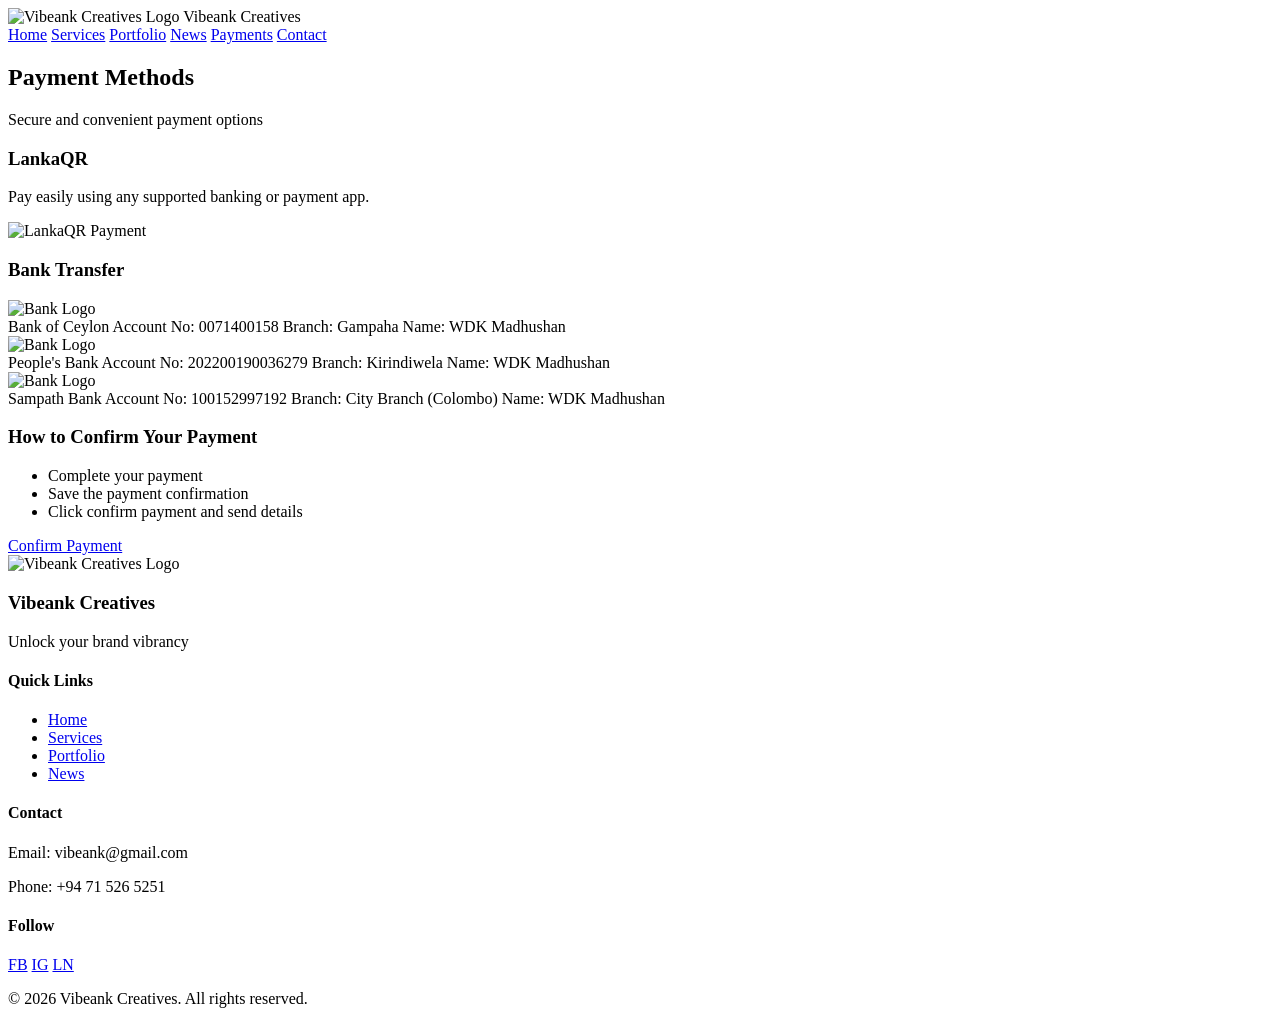
==== payment.html @ 22083842 "Add files via upload" ====
<head>
  <meta charset="UTF-8" />
  <meta name="viewport" content="width=device-width, initial-scale=1.0" />

  <title>Payment Methods | Vibeank Creatives</title>

  <!-- Google Font -->
  <link href="https://fonts.googleapis.com/css2?family=Jost:wght@300;400;500;600;700&display=swap" rel="stylesheet">

  <link rel="stylesheet" href="assets/css/style.css">
  <script src="assets/js/main.js" defer></script>
</head>
<body>
    <!-- NAVBAR -->
    <header class="navbar">
        <div class="nav-container">
            <div class="nav-brand">
                <img src="assets/images/logo.png" alt="Vibeank Creatives Logo">
                <span>Vibeank Creatives</span>
            </div>

            <nav class="nav-links">
                <a href="index.html#home">Home</a>
                <a href="index.html#services">Services</a>
                <a href="index.html#portfolio">Portfolio</a>
                <a href="index.html#news">News</a>
                <a href="payment.html">Payments</a>
                <a href="index.html#contact">Contact</a>
            </nav>
        </div>
    </header>
    <main class="page-main">
        <!-- PAYMENT SECTION -->
        <section id="payment" class="page-section payment-section">
            <div class="container">
                <div class="section-header">
                <h2 class="section-title">
                    Payment <span class="gradient-text">Methods</span>
                </h2>
                <p class="section-subtitle">Secure and convenient payment options</p>
                </div>

                <div class="payment-grid">

                <!-- LANKAQR -->
                <div class="payment-card">
                    <h3 class="payment-title">LankaQR</h3>
                    <p class="payment-desc">
                    Pay easily using any supported banking or payment app.
                    </p>

                    <div class="qr-image-wrapper">
                    <!-- Replace src with your QR image -->
                    <img src="assets/images/lankaqr.jpg" alt="LankaQR Payment">
                    </div>
                </div>

                <!-- BANK TRANSFER -->
                <div class="payment-card">
                    <h3 class="payment-title">Bank Transfer</h3>

                    <div class="bank-list">

                    <!-- BANK ITEM -->
                    <div class="bank-item">
                        <img src="assets/images/boc.svg" alt="Bank Logo" class="bank-logo">
                        <div class="bank-info">
                        <span class="bank-name">Bank of Ceylon</span>
                        <span class="bank-account">Account No: 0071400158</span>
                        <span class="bank-meta">Branch: Gampaha</span>
                        <span class="bank-meta">Name: WDK Madhushan</span>
                        </div>
                    </div>

                    <!-- BANK ITEM -->
                    <div class="bank-item">
                        <img src="assets/images/people's.png" alt="Bank Logo" class="bank-logo">
                        <div class="bank-info">
                        <span class="bank-name">People's Bank</span>
                        <span class="bank-account">Account No: 202200190036279</span>
                        <span class="bank-meta">Branch: Kirindiwela</span>
                        <span class="bank-meta">Name: WDK Madhushan</span>
                        </div>
                    </div>

                    <!-- BANK ITEM -->
                    <div class="bank-item">
                        <img src="assets/images/sampath.png" alt="Bank Logo" class="bank-logo">
                        <div class="bank-info">
                        <span class="bank-name">Sampath Bank</span>
                        <span class="bank-account">Account No: 100152997192</span>
                        <span class="bank-meta">Branch: City Branch (Colombo)</span>
                        <span class="bank-meta">Name: WDK Madhushan</span>
                        </div>
                    </div>

                    </div>
                </div>
                </div>

                <!-- CONFIRM PAYMENT -->
                <div class="payment-confirm">
                <h3>How to Confirm Your Payment</h3>
                <ul>
                    <li>Complete your payment</li>
                    <li>Save the payment confirmation</li>
                    <li>Click confirm payment and send details</li>
                </ul>

                <a href="https://wa.me/94715265251" target="_blank" class="btn-primary">
                    Confirm Payment
                </a>
                </div>

            </div>
        </section>

    </main>

    <!--Footer-->
    <footer class="site-footer" id="footer">
        <div class="footer-container">

            <!-- Brand -->
             <div class="footer-brand">
            <img src="assets/images/logo.png" alt="Vibeank Creatives Logo" class="footer-logo">
            <h3 class="footer-name">Vibeank Creatives</h3>
            <p class="footer-tagline">Unlock your brand vibrancy</p>
            </div>

            <!-- Quick Links -->
            <div class="footer-links">
            <h4>Quick Links</h4>
            <ul>
                <li><a href="#hero">Home</a></li>
                <li><a href="#services">Services</a></li>
                <li><a href="#portfolio">Portfolio</a></li>
                <li><a href="#news">News</a></li>
            </ul>
            </div>

            <!-- Contact -->
            <div class="footer-contact">
            <h4>Contact</h4>
            <p>Email: vibeank@gmail.com</p>
            <p>Phone: +94 71 526 5251</p>
            </div>

            <!-- Social -->
            <div class="footer-social">
            <h4>Follow</h4>
            <div class="social-icons">
                <a href="https://www.facebook.com/vibeank">FB</a>
                <a href="https://www.instagram.com/vibeank_creatives">IG</a>
                <a href="https://www.linkedin.com/company/vibeank">LN</a>
                <!--<a href="https://www.youtube.com/vibeank">YT</a>-->
            </div>
            </div>

        </div>

        <div class="footer-bottom">
            <p>© <span id="year"></span> Vibeank Creatives. All rights reserved.</p>
            <script>document.getElementById("year").textContent = new Date().getFullYear();</script> <!--make the year update automatically-->
        </div>
    </footer>
</body>
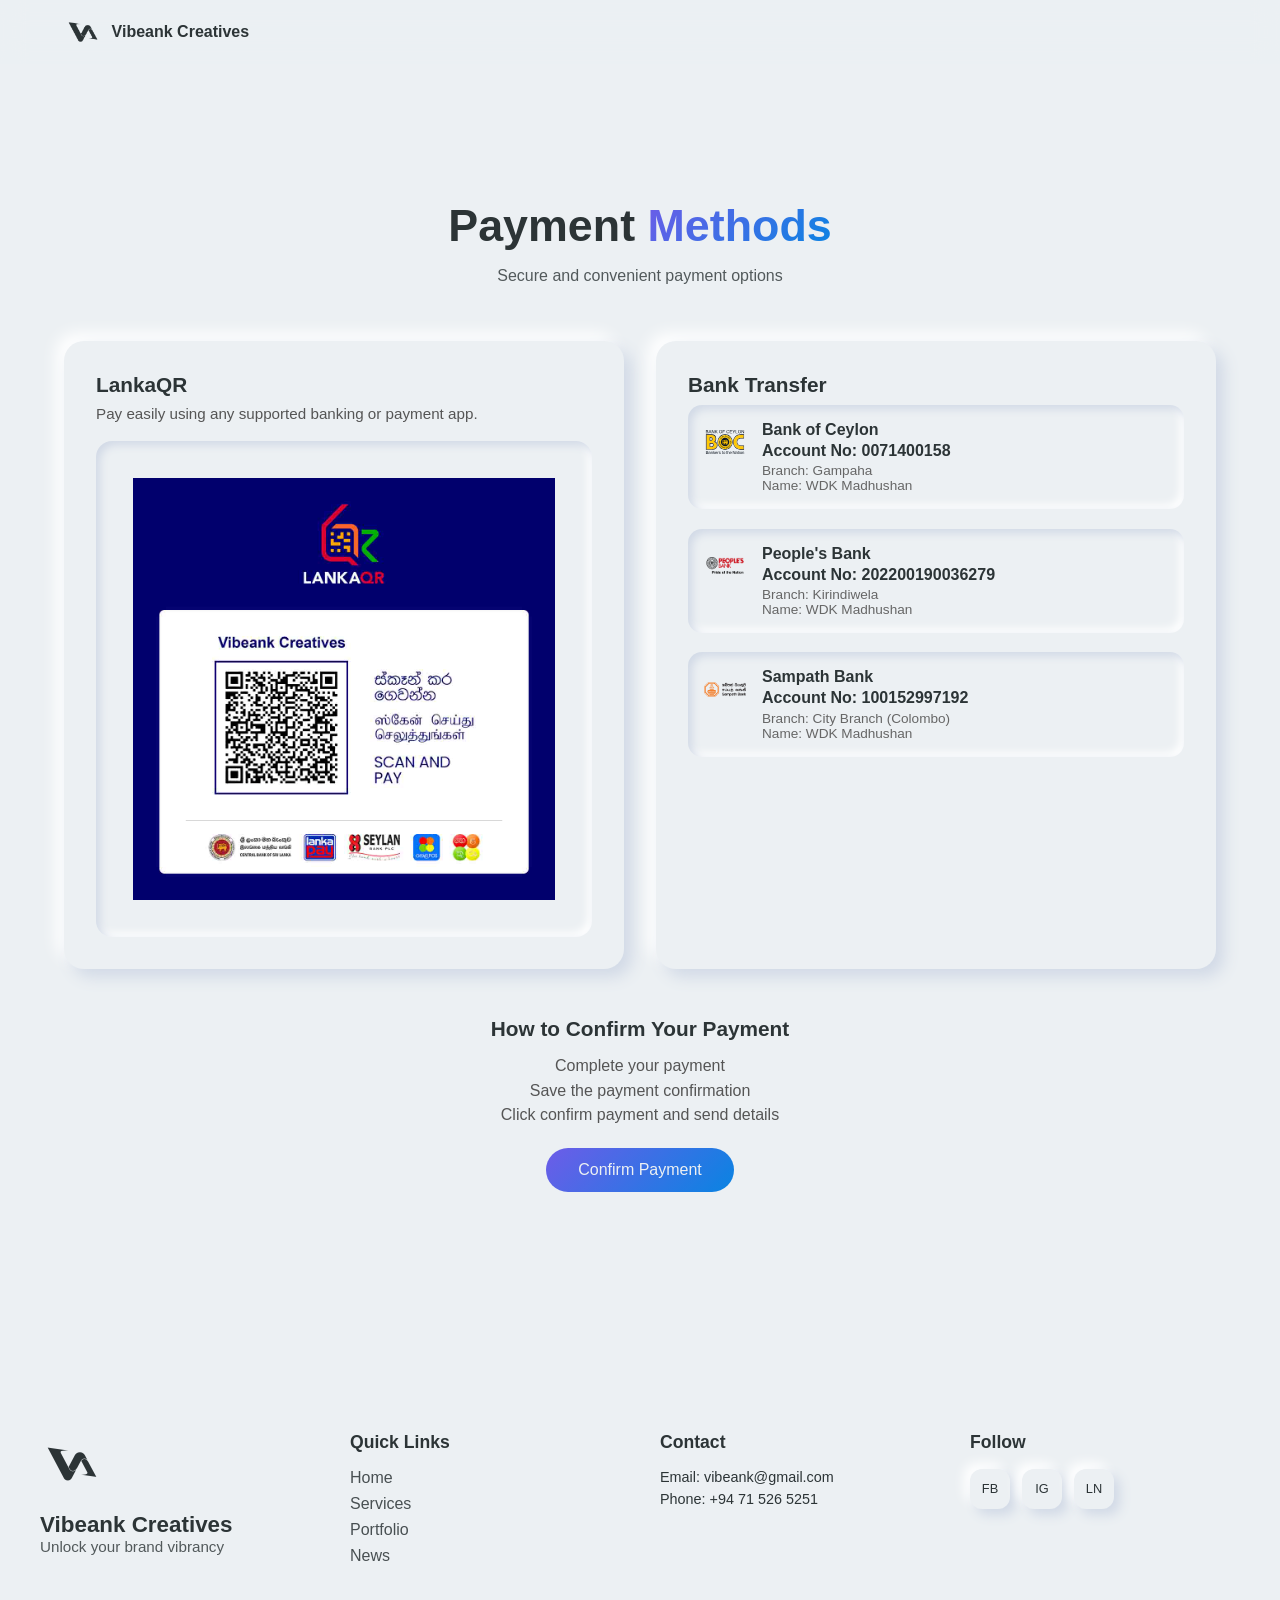
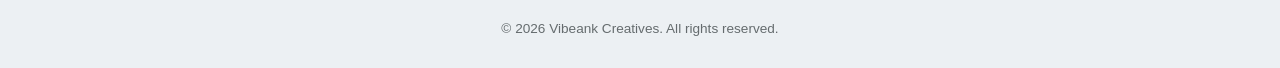
==== commit 1eef8615: "Update payment.html" ====
--- a/payment.html
+++ b/payment.html
@@ -18,15 +18,7 @@
                 <img src="assets/images/logo.png" alt="Vibeank Creatives Logo">
                 <span>Vibeank Creatives</span>
             </div>
-
-            <nav class="nav-links">
-                <a href="index.html#home">Home</a>
-                <a href="index.html#services">Services</a>
-                <a href="index.html#portfolio">Portfolio</a>
-                <a href="index.html#news">News</a>
-                <a href="payment.html">Payments</a>
-                <a href="index.html#contact">Contact</a>
-            </nav>
+          
         </div>
     </header>
     <main class="page-main">
@@ -164,4 +156,5 @@
             <script>document.getElementById("year").textContent = new Date().getFullYear();</script> <!--make the year update automatically-->
         </div>
     </footer>
-</body>+
+</body>
--- a/assets/css/style.css
+++ b/assets/css/style.css
@@ -0,0 +1,1039 @@
+:root {
+  --bg: #ecf0f3;
+  --text: #2c3436;
+  --shadow-light: #ffffff;
+  --shadow-dark: #d1d9e6;
+  --grad-1: #6d5ce8;
+  --grad-2: #0984e2;
+}
+
+* {
+  margin: 0;
+  padding: 0;
+  box-sizing: border-box;
+  font-family: 'Jost', sans-serif;
+}
+
+body {
+  background: var(--bg);
+  color: var(--text);
+}
+
+/* HERO */
+.hero {
+  min-height: 100vh;
+  display: flex;
+  align-items: center;
+  justify-content: center;
+  position: relative;
+  padding-top: 2rem;
+}
+
+.hero-content {
+  max-width: 720px;
+  padding: 2rem;
+  text-align: center;
+  position: relative;
+  z-index: 2;
+}
+
+/* Brand */
+.brand {
+  display: flex;
+  flex-direction: column;
+  align-items: center;
+  margin-bottom: 1rem;
+}
+
+.brand img {
+  max-width: 90px;
+  height: auto;
+}
+
+.brand h1 {
+  font-size: 1.2rem;
+  font-weight: 500;
+}
+
+/* Headline */
+.hero h2 {
+  font-size: 2.5rem;
+  margin: 1rem 0;
+}
+
+.gradient-text {
+  background: linear-gradient(135deg, var(--grad-1), var(--grad-2));
+  -webkit-background-clip: text;
+  -webkit-text-fill-color: transparent;
+}
+
+/* Text */
+.hero p {
+  font-size: 1rem;
+  line-height: 1.6;
+  margin-bottom: 2rem;
+}
+
+/* Buttons */
+.hero-buttons {
+  display: flex;
+  gap: 1rem;
+  justify-content: center;
+  flex-wrap: wrap;
+}
+
+.btn {
+  padding: 0.8rem 1.8rem;
+  border-radius: 12px;
+  text-decoration: none;
+  font-weight: 500;
+  transition: all 0.3s ease;
+}
+
+.btn.primary {
+  background: linear-gradient(135deg, var(--grad-1), var(--grad-2));
+  color: #fff;
+}
+
+.btn.secondary {
+  background: rgba(255, 255, 255, 0.6);
+  backdrop-filter: blur(10px);
+  box-shadow:
+    8px 8px 16px var(--shadow-dark),
+    -8px -8px 16px var(--shadow-light);
+  color: var(--text);
+}
+
+.btn:hover {
+  transform: translateY(-3px);
+}
+
+/* Background glow */
+.hero-bg {
+  position: absolute;
+  width: 500px;
+  height: 500px;
+  background: linear-gradient(135deg, var(--grad-1), var(--grad-2));
+  filter: blur(120px);
+  opacity: 0.25;
+  overflow: hidden;
+}
+
+/* NAVBAR */
+.navbar {
+  position: fixed;
+  top: 0;
+  width: 100%;
+  z-index: 100;
+  backdrop-filter: blur(12px);
+  background: rgba(236, 240, 243, 0.65);
+  overflow: visible;
+}
+
+.nav-container {
+  max-width: 1200px;
+  margin: auto;
+  padding: 0.8rem 1.5rem;
+  display: flex;
+  justify-content: space-between;
+  align-items: center;
+}
+
+/* Brand */
+.nav-brand {
+  display: flex;
+  align-items: center;
+  gap: 0.6rem;
+}
+
+.nav-brand img {
+  width: 38px;
+}
+
+.nav-brand span {
+  font-weight: 600;
+  font-size: 1rem;
+}
+
+/* Links */
+.nav-links {
+  display: flex;
+  gap: 1.5rem;
+}
+
+.nav-links a {
+  text-decoration: none;
+  color: var(--text);
+  font-weight: 500;
+  position: relative;
+}
+
+.nav-links a::after {
+  content: "";
+  position: absolute;
+  left: 0;
+  bottom: -4px;
+  width: 0;
+  height: 2px;
+  background: linear-gradient(135deg, var(--grad-1), var(--grad-2));
+  transition: width 0.3s ease;
+}
+
+.nav-links a:hover::after {
+  width: 100%;
+}
+
+/* Offset hero for navbar height */
+.hero {
+  padding-top: 90px;
+}
+
+.logo {
+  display: flex;
+  align-items: center;
+}
+
+.logo img {
+  height: 40px;      /* desktop */
+  width: auto;
+  display: block;
+}
+
+@media (max-width: 768px) {
+  .logo img {
+    height: 32px;
+  }
+}
+
+/* services-section */
+
+.services-section {
+  padding: 6rem 1.5rem;
+  background: var(--bg);
+}
+
+.section-header {
+  text-align: center;
+  max-width: 700px;
+  margin: 0 auto 4rem;
+}
+
+.section-header h2 {
+  font-size: clamp(2rem, 4vw, 2.8rem);
+  color: var(--text);
+  margin-bottom: 1rem;
+}
+
+.section-header p {
+  color: var(--text);
+  opacity: 0.8;
+}
+
+.gradient-text {
+  background: linear-gradient(135deg, var(--grad-1), var(--grad-2));
+  -webkit-background-clip: text;
+  -webkit-text-fill-color: transparent;
+}
+
+.services-grid {
+  display: grid;
+  grid-template-columns: 1fr;
+  gap: 2rem;
+  max-width: 1200px;
+  margin: 0 auto;
+}
+
+/* Tablet */
+@media (min-width: 600px) {
+  .services-grid {
+    grid-template-columns: repeat(2, 1fr);
+  }
+}
+
+/* Desktop */
+@media (min-width: 1024px) {
+  .services-grid {
+    grid-template-columns: repeat(3, 1fr);
+  }
+}
+
+.service-card {
+  padding: 2.2rem;
+  border-radius: 20px;
+  background: var(--bg);
+  box-shadow:
+    18px 18px 40px var(--shadow-dark),
+    -18px -18px 40px var(--shadow-light);
+  transition: all 0.35s ease;
+}
+
+.service-card h3 {
+  color: var(--text);
+  margin-bottom: 0.8rem;
+  font-size: 1.2rem;
+}
+
+.service-card p {
+  color: var(--text);
+  opacity: 0.75;
+  font-size: 0.95rem;
+  line-height: 1.6;
+}
+
+.service-card:hover {
+  transform: translateY(-8px);
+  box-shadow:
+    22px 22px 50px var(--shadow-dark),
+    -22px -22px 50px var(--shadow-light);
+}
+
+/* Secondary services look slightly softer */
+.service-card.soft {
+  opacity: 0.9;
+}
+
+/* Smooth Scroling*/
+html {
+  scroll-behavior: smooth;
+}
+
+/*portfolio section*/
+.portfolio-section {
+  padding: 6rem 1.5rem;
+  background: var(--bg);
+}
+
+.portfolio-grid {
+  display: grid;
+  grid-template-columns: 1fr;
+  gap: 2rem;
+  max-width: 1200px;
+  margin: 0 auto 3rem;
+}
+
+@media (min-width: 600px) {
+  .portfolio-grid {
+    grid-template-columns: repeat(2, 1fr);
+  }
+}
+
+@media (min-width: 1024px) {
+  .portfolio-grid {
+    grid-template-columns: repeat(3, 1fr);
+  }
+}
+
+.portfolio-card {
+  position: relative;
+  overflow: hidden;
+  border-radius: 20px;
+  background: var(--bg);
+  box-shadow:
+    18px 18px 40px var(--shadow-dark),
+    -18px -18px 40px var(--shadow-light);
+}
+
+.portfolio-card img {
+  width: 100%;
+  height: 100%;
+  object-fit: cover;
+  display: block;
+  transition: transform 0.5s ease;
+}
+
+.portfolio-card:hover img {
+  transform: scale(1.08);
+}
+
+.portfolio-overlay {
+  position: absolute;
+  inset: 0;
+  background: rgba(236, 240, 243, 0.75);
+  backdrop-filter: blur(6px);
+  display: flex;
+  align-items: center;
+  justify-content: center;
+  opacity: 0;
+  transition: opacity 0.4s ease;
+}
+
+.portfolio-card:hover .portfolio-overlay {
+  opacity: 1;
+}
+
+.portfolio-overlay h3 {
+  color: var(--text);
+  font-size: 1.1rem;
+}
+
+.portfolio-action {
+  text-align: center;
+}
+
+.btn-primary {
+  display: inline-block;
+  padding: 0.8rem 2rem;
+  border-radius: 30px;
+  color: var(--bg);
+  background: linear-gradient(135deg, var(--grad-1), var(--grad-2));
+  text-decoration: none;
+  font-weight: 500;
+  transition: transform 0.3s ease;
+}
+
+.btn-primary:hover {
+  transform: translateY(-3px);
+}
+
+/*why choose us*/
+.whyus-section {
+  padding: 6rem 1.5rem;
+  background: var(--bg);
+}
+
+.whyus-grid {
+  display: grid;
+  grid-template-columns: 1fr;
+  gap: 2rem;
+  max-width: 1200px;
+  margin: 0 auto;
+}
+
+/* Tablet */
+@media (min-width: 600px) {
+  .whyus-grid {
+    grid-template-columns: repeat(2, 1fr);
+  }
+}
+
+/* Desktop */
+@media (min-width: 1024px) {
+  .whyus-grid {
+    grid-template-columns: repeat(3, 1fr);
+  }
+}
+
+.whyus-card {
+  padding: 2.4rem 2rem;
+  border-radius: 20px;
+  background: var(--bg);
+  box-shadow:
+    18px 18px 40px var(--shadow-dark),
+    -18px -18px 40px var(--shadow-light);
+  transition: transform 0.35s ease, box-shadow 0.35s ease;
+}
+
+.whyus-card h3 {
+  color: var(--text);
+  margin-bottom: 0.8rem;
+  font-size: 1.15rem;
+}
+
+.whyus-card p {
+  color: var(--text);
+  opacity: 0.8;
+  line-height: 1.6;
+  font-size: 0.95rem;
+}
+
+.whyus-card:hover {
+  transform: translateY(-6px);
+  box-shadow:
+    22px 22px 50px var(--shadow-dark),
+    -22px -22px 50px var(--shadow-light);
+}
+
+/*STATS / LIVE COUNTER SECTION*/
+.stats-section {
+  padding: 5rem 1.5rem;
+  background: var(--bg);
+}
+
+.stats-container {
+  max-width: 1000px;
+  margin: 0 auto;
+  display: grid;
+  grid-template-columns: 1fr;
+  gap: 2rem;
+  text-align: center;
+}
+
+/* Tablet */
+@media (min-width: 600px) {
+  .stats-container {
+    grid-template-columns: repeat(3, 1fr);
+  }
+}
+
+.stat-card {
+  padding: 2.5rem 1.5rem;
+  border-radius: 20px;
+  background: var(--bg);
+  box-shadow:
+    18px 18px 40px var(--shadow-dark),
+    -18px -18px 40px var(--shadow-light);
+}
+
+.stat-number {
+  font-size: clamp(2.5rem, 5vw, 3.2rem);
+  font-weight: 600;
+  background: linear-gradient(135deg, var(--grad-1), var(--grad-2));
+  -webkit-background-clip: text;
+  -webkit-text-fill-color: transparent;
+  margin-bottom: 0.5rem;
+}
+
+.stat-card p {
+  color: var(--text);
+  opacity: 0.8;
+  font-size: 0.95rem;
+}
+
+/*FOOTER*/
+.site-footer {
+  background: var(--bg);
+  padding: 4rem 1.5rem 2rem;
+  margin-top: 6rem;
+}
+
+.footer-container {
+  max-width: 1200px;
+  margin: 0 auto;
+
+  display: grid;
+  grid-template-columns: repeat(auto-fit, minmax(220px, 1fr));
+  gap: 2.5rem;
+}
+
+/* Brand */
+.footer-brand {
+  text-align: left;
+}
+
+.footer-logo {
+  width: 64px;
+  margin-bottom: 1rem;
+}
+
+.footer-name {
+  font-size: 1.4rem;
+  color: var(--text);
+}
+
+.footer-tagline {
+  font-size: 0.95rem;
+  opacity: 0.8;
+}
+
+/* Headings */
+.site-footer h4 {
+  font-size: 1.1rem;
+  margin-bottom: 1rem;
+  color: var(--text);
+}
+
+/* Links */
+.footer-links ul {
+  list-style: none;
+  padding: 0;
+}
+
+.footer-links li {
+  margin-bottom: 0.5rem;
+}
+
+.footer-links a {
+  text-decoration: none;
+  color: var(--text);
+  opacity: 0.85;
+  transition: opacity 0.2s ease;
+}
+
+.footer-links a:hover {
+  opacity: 1;
+}
+
+/* Contact */
+.footer-contact p {
+  font-size: 0.9rem;
+  margin-bottom: 0.4rem;
+}
+
+/* Social */
+.social-icons {
+  display: flex;
+  gap: 0.75rem;
+}
+
+.social-icons a {
+  width: 40px;
+  height: 40px;
+  border-radius: 12px;
+
+  display: flex;
+  align-items: center;
+  justify-content: center;
+
+  text-decoration: none;
+  font-size: 0.8rem;
+  color: var(--text);
+
+  background: var(--bg);
+  box-shadow:
+    6px 6px 12px var(--shadow-dark),
+    -6px -6px 12px var(--shadow-light);
+
+  transition: transform 0.2s ease;
+}
+
+.social-icons a:hover {
+  transform: translateY(-2px);
+}
+
+/* Bottom */
+.footer-bottom {
+  text-align: center;
+  margin-top: 3rem;
+  font-size: 0.85rem;
+  opacity: 0.7;
+}
+
+/*News Section*/
+.news-section {
+  padding: 6rem 1.5rem;
+  background: var(--bg);
+}
+
+.section-header {
+  text-align: center;
+  max-width: 700px;
+  margin: 0 auto 3.5rem;
+}
+
+.section-subtitle {
+  margin-top: 0.8rem;
+  font-size: 1rem;
+  opacity: 0.85;
+}
+
+/* Grid */
+.news-grid {
+  max-width: 1100px;
+  margin: 0 auto;
+
+  display: grid;
+  grid-template-columns: repeat(auto-fit, minmax(260px, 1fr));
+  gap: 2rem;
+}
+
+/* Card */
+.news-card {
+  padding: 2rem;
+  border-radius: 20px;
+  background: var(--bg);
+  color: var(--text);
+
+  box-shadow:
+    10px 10px 20px var(--shadow-dark),
+    -10px -10px 20px var(--shadow-light);
+
+  transition: transform 0.25s ease;
+}
+
+.news-card:hover {
+  transform: translateY(-4px);
+}
+
+.news-date {
+  font-size: 0.85rem;
+  opacity: 0.7;
+}
+
+.news-title {
+  font-size: 1.15rem;
+  margin: 0.6rem 0 0.8rem;
+}
+
+.news-excerpt {
+  font-size: 0.95rem;
+  line-height: 1.6;
+  opacity: 0.9;
+}
+
+/* CTA */
+.news-cta {
+  text-align: center;
+  margin-top: 3.5rem;
+}
+
+/*CONTACT SECTION*/
+.contact-cta-section {
+  padding: 6rem 1.5rem;
+  background: var(--bg);
+}
+
+.contact-cta-box {
+  max-width: 1000px;
+  margin: 0 auto;
+
+  padding: 3.5rem 2rem;
+  border-radius: 30px;
+  background: var(--bg);
+
+  box-shadow:
+    16px 16px 32px var(--shadow-dark),
+    -16px -16px 32px var(--shadow-light);
+}
+
+/* Info Grid */
+.contact-info-grid {
+  display: grid;
+  grid-template-columns: repeat(auto-fit, minmax(200px, 1fr));
+  gap: 1.5rem;
+  margin-bottom: 3rem;
+}
+
+.contact-card {
+  padding: 1.5rem;
+  border-radius: 18px;
+  background: var(--bg);
+
+  box-shadow:
+    8px 8px 16px var(--shadow-dark),
+    -8px -8px 16px var(--shadow-light);
+}
+
+.contact-card h4 {
+  margin-bottom: 0.4rem;
+  font-size: 1rem;
+  color: var(--text);
+}
+
+.contact-card p {
+  font-size: 0.95rem;
+  opacity: 0.9;
+}
+
+/* Actions */
+.contact-actions {
+  display: flex;
+  justify-content: center;
+}
+
+/*PAYMENTS*/
+
+/* PAYMENT SECTION */
+.payment-section {
+  background: var(--bg);
+}
+
+/* GRID */
+.payment-grid {
+  display: grid;
+  grid-template-columns: 1fr;
+  gap: 2rem;
+  margin-top: 2.5rem;
+}
+
+/* CARD */
+.payment-card {
+  background: var(--bg);
+  border-radius: 20px;
+  padding: 2rem;
+  box-shadow:
+    8px 8px 16px var(--shadow-dark),
+   -8px -8px 16px var(--shadow-light);
+}
+
+/* TITLES */
+.payment-title {
+  font-size: 1.3rem;
+  font-weight: 600;
+  color: var(--text);
+  margin-bottom: 0.5rem;
+}
+
+.payment-desc {
+  font-size: 0.95rem;
+  color: #555;
+  margin-bottom: 1.2rem;
+}
+
+/* QR IMAGE */
+.qr-image-wrapper {
+  width: 100%;
+  aspect-ratio: 1 / 1;
+  background: var(--bg);
+  border-radius: 16px;
+  display: flex;
+  align-items: center;
+  justify-content: center;
+  box-shadow:
+    inset 4px 4px 8px var(--shadow-dark),
+    inset -4px -4px 8px var(--shadow-light);
+}
+
+.qr-image-wrapper img {
+  max-width: 85%;
+  max-height: 85%;
+  object-fit: contain;
+}
+
+/* BANK LIST */
+.bank-list {
+  display: flex;
+  flex-direction: column;
+  gap: 1.2rem;
+}
+
+.bank-item {
+  display: flex;
+  gap: 1rem;
+  align-items: flex-start;
+  padding: 1rem;
+  border-radius: 14px;
+  background: var(--bg);
+  box-shadow:
+    inset 4px 4px 8px var(--shadow-dark),
+    inset -4px -4px 8px var(--shadow-light);
+}
+
+.bank-logo {
+  width: 42px;
+  height: 42px;
+  object-fit: contain;
+}
+
+.bank-info {
+  display: flex;
+  flex-direction: column;
+}
+
+.bank-name {
+  font-weight: 600;
+  color: var(--text);
+}
+
+.bank-account {
+  font-weight: 600;
+  color: var(--text);
+  margin: 0.2rem 0;
+}
+
+.bank-meta {
+  font-size: 0.85rem;
+  color: #666;
+}
+
+/* CONFIRM AREA */
+.payment-confirm {
+  margin-top: 3rem;
+  text-align: center;
+}
+
+.payment-confirm h3 {
+  font-size: 1.3rem;
+  margin-bottom: 1rem;
+  color: var(--text);
+}
+
+.payment-confirm ul {
+  list-style: none;
+  padding: 0;
+  margin-bottom: 1.5rem;
+}
+
+.payment-confirm li {
+  margin-bottom: 0.4rem;
+  color: #555;
+}
+
+/* RESPONSIVE */
+@media (min-width: 768px) {
+  .payment-grid {
+    grid-template-columns: 1fr 1fr;
+  }
+}
+
+main {
+  padding-top: 120px; /* adjust if navbar height changes */
+}
+
+.container {
+  max-width: 1200px;
+  margin: 0 auto;
+  padding: 0 24px;
+}
+
+.page-section {
+  padding: 80px 0;
+}
+
+.page-main {
+  min-height: 100vh;
+}
+
+/*Portfolio Page*/
+
+.portfolio-section {
+  background: var(--bg);
+}
+
+.portfolio-filters {
+  display: flex;
+  gap: 12px;
+  flex-wrap: wrap;
+  margin: 40px 0;
+}
+
+.filter-btn {
+  padding: 10px 18px;
+  border-radius: 999px;
+  background: var(--bg);
+  border: none;
+  cursor: pointer;
+  color: var(--text);
+  box-shadow:
+    6px 6px 12px var(--shadow-dark),
+    -6px -6px 12px var(--shadow-light);
+}
+
+.filter-btn.active {
+  background: linear-gradient(135deg, var(--grad-1), var(--grad-2));
+  color: #fff;
+}
+
+.portfolio-grid {
+  display: grid;
+  grid-template-columns: repeat(auto-fit, minmax(260px, 1fr));
+  gap: 28px;
+}
+
+.portfolio-card {
+  position: relative;
+  border-radius: 20px;
+  overflow: hidden;
+  cursor: pointer;
+}
+
+.portfolio-card img {
+  width: 100%;
+  height: 100%;
+  object-fit: cover;
+  display: block;
+}
+
+/* ===== PORTFOLIO CARD SAFE HOVER ===== */
+
+.portfolio-section .portfolio-card {
+  position: relative;
+  overflow: hidden;
+  border-radius: 20px;
+  isolation: isolate; /* 🔒 prevents bleed */
+}
+
+.portfolio-section .portfolio-card img {
+  width: 100%;
+  height: 100%;
+  object-fit: cover;
+  display: block;
+  transition: transform 0.4s ease;
+}
+
+.portfolio-section .portfolio-card::after {
+  content: "";
+  position: absolute;
+  inset: 0;
+  background: linear-gradient(
+    180deg,
+    rgba(44, 52, 54, 0.05),
+    rgba(44, 52, 54, 0.65)
+  );
+  opacity: 0;
+  transition: opacity 0.4s ease;
+  z-index: 1;
+}
+
+/* Text content */
+.portfolio-section .portfolio-overlay {
+  position: absolute;
+  bottom: 0;
+  left: 0;
+  right: 0;
+  padding: 20px;
+  color: #2c3436;
+  z-index: 2;
+  opacity: 0;
+  transform: translateY(10px);
+  transition: opacity 0.4s ease, transform 0.4s ease;
+  pointer-events: none;
+}
+
+/* Hover effects */
+.portfolio-section .portfolio-card:hover img {
+  transform: scale(1.05);
+}
+
+.portfolio-section .portfolio-card:hover::after {
+  opacity: 1;
+}
+
+.portfolio-section .portfolio-card:hover .portfolio-overlay {
+  opacity: 1;
+  transform: translateY(0);
+}
+
+.section-heading {
+  font-size: clamp(2rem, 4vw, 2.8rem);
+  text-align: center;
+  margin-bottom: 12px;
+  color: var(--text);
+}
+
+.section-subtitle.center {
+  text-align: center;
+  max-width: 720px;
+  margin: 0 auto 48px;
+}
+
+/*NEWS PAGE*/
+
+.page-header {
+  padding-top: 120px;
+}
+
+.news-list {
+  max-width: 900px;
+  margin: auto;
+  display: grid;
+  gap: 32px;
+}
+
+.news-card.large {
+  padding: 32px;
+  border-radius: 24px;
+  background: var(--bg);
+  box-shadow:
+    12px 12px 24px var(--shadow-dark),
+    -12px -12px 24px var(--shadow-light);
+}
+
+.news-card.large h2 {
+  font-size: 26px;
+  margin: 12px 0;
+}
+
+.news-card.large p {
+  line-height: 1.7;
+}
+
+.news-date {
+  font-size: 14px;
+  opacity: 0.7;
+}
+
+.news-link {
+  display: inline-block;
+  margin-top: 16px;
+  font-weight: 500;
+}
